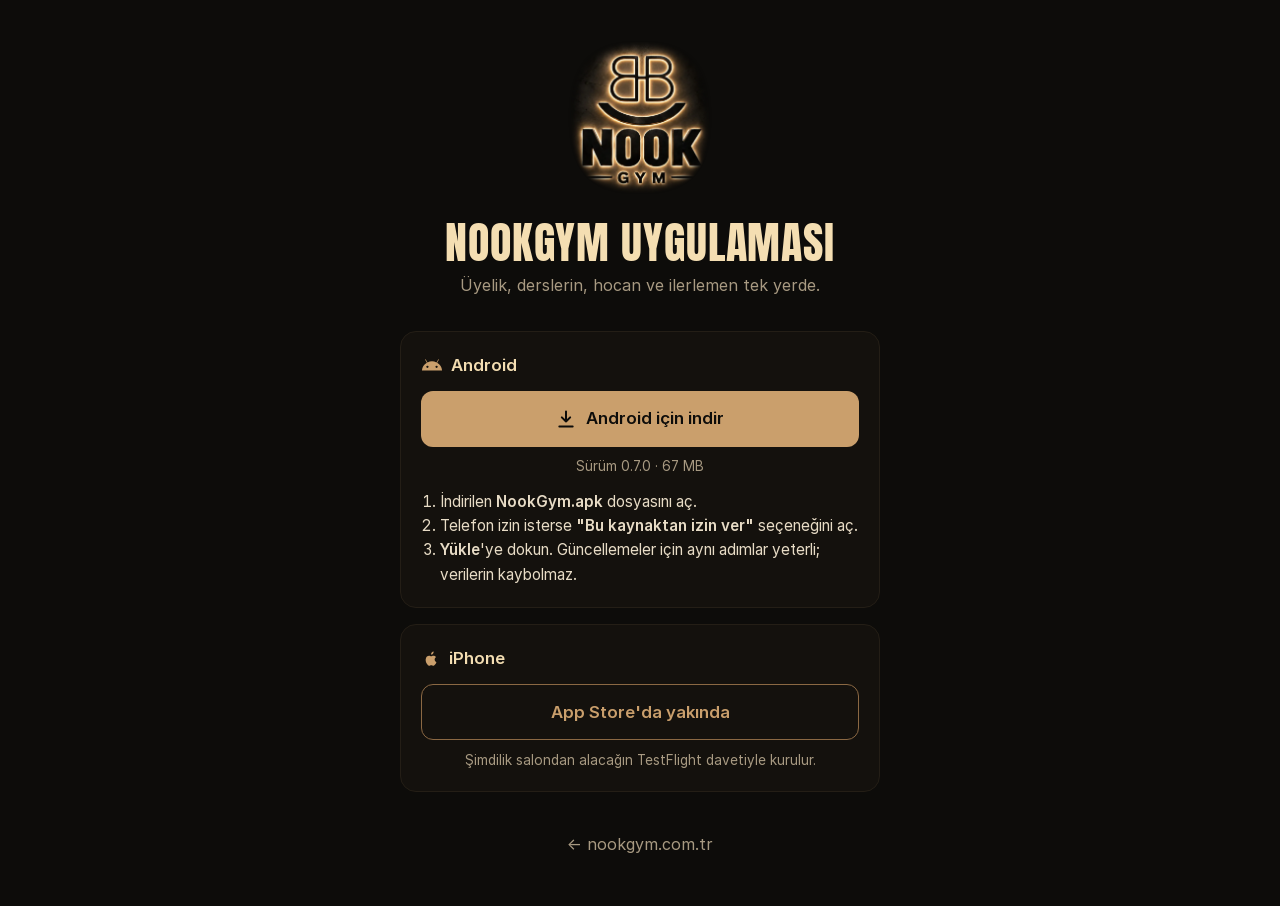
==== app/index.html @ 714ef708 "Android 0.7.0" ====
<!doctype html>
<html lang="tr">
<head>
<meta charset="utf-8">
<meta name="viewport" content="width=device-width, initial-scale=1, viewport-fit=cover">
<meta name="theme-color" content="#0D0C0A">
<meta name="color-scheme" content="dark">
<meta name="robots" content="noindex, follow">
<title>NookGym Uygulaması</title>
<meta name="description" content="NookGym uygulamasını indirin: Android ve iPhone.">
<link rel="canonical" href="https://nookgym.com.tr/app/">
<link rel="preload" href="/fonts/anton-tr.woff2?v=27bd98d1d6" as="font" type="font/woff2" crossorigin>
<link rel="stylesheet" href="/styles.css?v=5eeb2d9d27">
<link rel="icon" href="/assets/favicon.ico?v=61b2eaa9e1" sizes="48x48">
<link rel="icon" href="/assets/favicon.svg?v=efe89bbaf9" type="image/svg+xml">
<link rel="apple-touch-icon" href="/assets/apple-touch-icon.png?v=21e5dc8f00">
<style>
  .uyg { min-height: 100vh; min-height: 100dvh; background: var(--zemin); color: var(--metin); font-family: var(--govde);
         display: flex; flex-direction: column; align-items: center; padding: 2rem 1rem 3rem; }
  .uyg-kutu { width: 100%; max-width: 30rem; }
  .uyg-logo { display: block; width: 9rem; height: auto; margin: 0.5rem auto 1.5rem; }
  .uyg h1 { font-family: var(--baslik); font-weight: 400; letter-spacing: 0.02em; color: var(--acik);
            font-size: clamp(2rem, 9vw, 2.75rem); line-height: 1.05; text-align: center; margin: 0 0 0.5rem; text-transform: uppercase; }
  .uyg-alt { text-align: center; color: var(--soluk); margin: 0 0 2rem; }
  .uyg-kart { background: var(--yuzey); border: 1px solid var(--cizgi); border-radius: 1rem; padding: 1.25rem; margin-bottom: 1rem; }
  .uyg-kart h2 { font-size: 1.05rem; color: var(--acik); margin: 0 0 0.75rem; display: flex; align-items: center; gap: 0.5rem; }
  .uyg-dugme { display: flex; align-items: center; justify-content: center; gap: 0.6rem; min-height: 3.5rem; border-radius: 0.75rem;
               background: var(--amber); color: #0D0C0A; font-weight: 800; font-size: 1.05rem; text-decoration: none; }
  .uyg-dugme:focus-visible { outline: 3px solid var(--acik); outline-offset: 3px; }
  .uyg-dugme.ikincil { background: transparent; color: var(--amber); border: 1px solid var(--bronz); }
  .uyg-not { color: var(--soluk); font-size: 0.85rem; margin: 0.6rem 0 0; text-align: center; }
  .uyg ol { margin: 0.75rem 0 0; padding-left: 1.2rem; color: var(--metin); font-size: 0.95rem; line-height: 1.6; }
  .uyg-geri { display: inline-block; margin-top: 1.5rem; color: var(--soluk); text-decoration: none; text-align: center; width: 100%; }
  .uyg-geri:hover { color: var(--amber); }
  svg { flex: none; }
</style>
</head>
<body>
<main class="uyg">
  <div class="uyg-kutu">
    <a href="/" aria-label="NookGym ana sayfa"><img class="uyg-logo" src="/assets/logo-583x627.webp?v=d474e4c88e" width="583" height="627" alt="NookGym"></a>
    <h1>NookGym Uygulaması</h1>
    <p class="uyg-alt">Üyelik, derslerin, hocan ve ilerlemen tek yerde.</p>

    <section class="uyg-kart" id="android">
      <h2><svg width="22" height="22" viewBox="0 0 24 24" fill="#CA9F6C" aria-hidden="true"><path d="M17.6 9.48l1.84-3.18a.38.38 0 0 0-.66-.38l-1.86 3.23a11.5 11.5 0 0 0-9.84 0L5.22 5.92a.38.38 0 0 0-.66.38L6.4 9.48A10.8 10.8 0 0 0 1 18h22a10.8 10.8 0 0 0-5.4-8.52zM7 15.25a1.25 1.25 0 1 1 0-2.5 1.25 1.25 0 0 1 0 2.5zm10 0a1.25 1.25 0 1 1 0-2.5 1.25 1.25 0 0 1 0 2.5z"/></svg>Android</h2>
      <a class="uyg-dugme" id="apk" href="https://github.com/aliakc21/nookgym-android/releases/latest/download/NookGym.apk" download>
        <svg width="20" height="20" viewBox="0 0 24 24" fill="none" stroke="currentColor" stroke-width="2.4" stroke-linecap="round" stroke-linejoin="round" aria-hidden="true"><path d="M12 3v12m0 0l-5-5m5 5l5-5M4 21h16"/></svg>
        Android için indir
      </a>
      <p class="uyg-not" id="surum">Sürüm 0.7.0 · 67 MB</p>
      <ol>
        <li>İndirilen <b>NookGym.apk</b> dosyasını aç.</li>
        <li>Telefon izin isterse <b>"Bu kaynaktan izin ver"</b> seçeneğini aç.</li>
        <li><b>Yükle</b>'ye dokun. Güncellemeler için aynı adımlar yeterli; verilerin kaybolmaz.</li>
      </ol>
    </section>

    <section class="uyg-kart" id="iphone">
      <h2><svg width="20" height="22" viewBox="0 0 24 24" fill="#CA9F6C" aria-hidden="true"><path d="M16.37 12.6c.02 2.4 2.1 3.2 2.13 3.21-.02.06-.33 1.14-1.1 2.26-.66.96-1.35 1.92-2.43 1.94-1.06.02-1.4-.63-2.62-.63-1.21 0-1.6.61-2.6.65-1.05.04-1.85-1.04-2.51-2-1.36-1.96-2.4-5.54-1-7.96.69-1.2 1.93-1.96 3.28-1.98 1.02-.02 1.99.69 2.62.69.62 0 1.8-.85 3.04-.73.52.02 1.97.21 2.9 1.58-.08.05-1.73 1.01-1.71 2.97zM14.36 5.58c.55-.67.93-1.6.82-2.53-.8.03-1.77.53-2.34 1.2-.51.59-.96 1.54-.84 2.45.89.07 1.8-.45 2.36-1.12z"/></svg>iPhone</h2>
      <a class="uyg-dugme ikincil" id="ios" href="#iphone" aria-disabled="true">App Store'da yakında</a>
      <p class="uyg-not">Şimdilik salondan alacağın TestFlight davetiyle kurulur.</p>
    </section>

    <a class="uyg-geri" href="/">← nookgym.com.tr</a>
  </div>
</main>
</body>
</html>
---- styles.css ----
/* NookGym · nookgym.com.tr
   Yazı tipleri yerelde barındırılır (Anton, Inter · SIL OFL 1.1, lisanslar /fonts/ içinde).
   Dış kaynak yok: Google Fonts, CDN, analiz aracı kullanılmaz. */

@font-face {
  font-family: "Anton";
  src: url(/fonts/anton-tr.woff2?v=27bd98d1d6) format("woff2");
  font-weight: 400;
  font-style: normal;
  font-display: swap;
}
@font-face {
  font-family: "Inter";
  src: url(/fonts/inter-400-tr.woff2?v=8971707e3b) format("woff2");
  font-weight: 400;
  font-style: normal;
  font-display: swap;
}
@font-face {
  font-family: "Inter";
  src: url(/fonts/inter-600-tr.woff2?v=8144ad810e) format("woff2");
  font-weight: 600;
  font-style: normal;
  font-display: swap;
}

:root {
  --zemin: #0D0C0A;
  --yuzey: #14110D;
  --yuzey-2: #1B1712;
  --cizgi: #241E16;
  --cizgi-2: #30271C;
  --bronz: #8B6843;
  --amber: #CA9F6C;
  --acik: #F4DEB2;
  --metin: #E8DCC6;
  --soluk: #A89A82;

  --baslik: "Anton", Impact, "Arial Narrow", "Helvetica Neue", Arial, sans-serif;
  --govde: "Inter", -apple-system, BlinkMacSystemFont, "Segoe UI", Roboto, Helvetica, Arial, sans-serif;

  --kenar: 1rem;
  --genislik: 72rem;
  --ust-yukseklik: 4rem;
  --radius: 0.5rem;

  color-scheme: dark;
}

/* ---------- temel ---------- */

*, *::before, *::after { box-sizing: border-box; }

html {
  background: var(--zemin);
  -webkit-text-size-adjust: 100%;
  text-size-adjust: 100%;
}

body {
  margin: 0;
  min-height: 100vh;
  background: var(--zemin);
  color: var(--metin);
  font: 400 1rem/1.6 var(--govde);
  -webkit-font-smoothing: antialiased;
  -moz-osx-font-smoothing: grayscale;
  overflow-x: clip;
}

h1, h2, h3, p, ul, ol, dl, dd, figure, address { margin: 0; }
ul, ol { padding: 0; }
img, svg, video { display: block; max-width: 100%; }
img, video { height: auto; }

a { color: var(--amber); text-underline-offset: 0.2em; text-decoration-thickness: 1px; }
a:hover { color: var(--acik); }

::selection { background: var(--amber); color: var(--zemin); }

:focus-visible {
  outline: 3px solid var(--acik);
  outline-offset: 3px;
  border-radius: 4px;
}
main:focus { outline: none; }

[id] { scroll-margin-top: calc(var(--ust-yukseklik) + 1rem); }

@media (prefers-reduced-motion: no-preference) {
  html { scroll-behavior: smooth; }
}

.kap {
  width: 100%;
  max-width: calc(var(--genislik) + 2 * var(--kenar));
  margin-inline: auto;
  padding-inline: var(--kenar);
}
@media (min-width: 40rem) { :root { --kenar: 1.5rem; } }
@media (min-width: 64rem) { :root { --kenar: 2.5rem; } }

.gizli {
  position: absolute !important;
  width: 1px; height: 1px;
  margin: -1px; padding: 0;
  overflow: hidden;
  clip: rect(0 0 0 0);
  white-space: nowrap;
  border: 0;
}

.atla {
  position: absolute;
  left: 1rem;
  top: -10rem;
  z-index: 100;
  padding: 0.875rem 1.25rem;
  border-radius: var(--radius);
  background: var(--acik);
  color: var(--zemin);
  font-weight: 600;
  text-decoration: none;
}
.atla:focus { top: 0.75rem; color: var(--zemin); }

.ikon {
  width: 1.25rem;
  height: 1.25rem;
  flex: none;
  fill: none;
  stroke: currentColor;
  stroke-width: 1.7;
  stroke-linecap: round;
  stroke-linejoin: round;
}

/* ---------- düğmeler ---------- */

.btn {
  display: inline-flex;
  align-items: center;
  justify-content: center;
  gap: 0.5rem;
  min-height: 3.25rem;
  padding: 0.75rem 1.5rem;
  border: 1px solid transparent;
  border-radius: var(--radius);
  font: 600 1rem/1.2 var(--govde);
  letter-spacing: 0.01em;
  text-align: center;
  text-decoration: none;
  cursor: pointer;
  transition: background-color 0.2s ease, border-color 0.2s ease, color 0.2s ease;
}
.btn-ana { background: var(--amber); color: var(--zemin); }
.btn-ana:hover { background: var(--acik); color: var(--zemin); }
.btn-ikincil { background: transparent; border-color: var(--bronz); color: var(--acik); }
.btn-ikincil:hover { border-color: var(--amber); color: var(--acik); background: rgba(202, 159, 108, 0.08); }
.btn-kucuk { min-height: 3rem; padding: 0.625rem 1.125rem; font-size: 0.9375rem; }
.btn-buyuk { min-height: 3.75rem; padding-inline: 1.75rem; font-size: 1.0625rem; }
.btn[hidden] { display: none; }

.dugmeler {
  display: flex;
  flex-wrap: wrap;
  gap: 0.75rem;
}

/* ---------- üst bilgi ---------- */

.ust {
  position: sticky;
  top: 0;
  z-index: 20;
  background: rgba(13, 12, 10, 0.9);
  border-bottom: 1px solid rgba(48, 39, 28, 0.7);
}
@supports ((-webkit-backdrop-filter: blur(1px)) or (backdrop-filter: blur(1px))) {
  .ust {
    background: rgba(13, 12, 10, 0.78);
    -webkit-backdrop-filter: saturate(140%) blur(12px);
    backdrop-filter: saturate(140%) blur(12px);
  }
}
.ust-ic {
  display: flex;
  align-items: center;
  justify-content: space-between;
  gap: 0.625rem;
  min-height: var(--ust-yukseklik);
}
.marka {
  display: inline-flex;
  align-items: center;
  gap: 0.625rem;
  min-height: 3rem;
  color: var(--acik);
  text-decoration: none;
  font-family: var(--baslik);
  font-size: 1.375rem;
  letter-spacing: 0.05em;
  text-transform: uppercase;
}
.marka:hover { color: var(--acik); }
.marka img { width: 2rem; height: 2rem; border-radius: 0.5rem; }

.ust-nav { display: none; }

/* Mobil/tablet menü: düğme app.js ile görünür (JS yoksa gizli kalır). */
.menu-dugme {
  display: inline-flex;
  align-items: center;
  justify-content: center;
  width: 3rem;
  height: 3rem;
  margin-left: auto;
  padding: 0;
  border: 1px solid var(--cizgi-2);
  border-radius: var(--radius);
  background: transparent;
  color: var(--acik);
  cursor: pointer;
}
.menu-dugme[hidden] { display: none; }
.menu-dugme .ikon { width: 1.375rem; height: 1.375rem; }
.menu-dugme[aria-expanded="true"] { border-color: var(--amber); }
@media (max-width: 61.99rem) {
  .ust-nav.acik {
    display: block;
    position: absolute;
    top: 100%;
    left: 0;
    right: 0;
    background: var(--zemin);
    border-bottom: 1px solid var(--cizgi-2);
    box-shadow: 0 1.5rem 2.5rem rgba(0, 0, 0, 0.5);
  }
  .ust-nav ul {
    max-width: calc(var(--genislik) + 2 * var(--kenar));
    margin-inline: auto;
    padding: 0.25rem var(--kenar) 0.75rem;
    list-style: none;
  }
  .ust-nav a {
    display: flex;
    align-items: center;
    min-height: 3rem;
    border-top: 1px solid var(--cizgi);
    color: var(--metin);
    font-size: 1.0625rem;
    text-decoration: none;
  }
  .ust-nav li:first-child a { border-top: 0; }
  .ust-nav a:hover { color: var(--amber); }
}
@media (min-width: 62rem) {
  .ust-ic { gap: 1rem; }
  .menu-dugme { display: none !important; }
  .ust-nav { display: block; margin-inline: auto; }
  .ust-nav ul { display: flex; gap: 0.25rem; list-style: none; }
  .ust-nav a {
    display: inline-flex;
    align-items: center;
    min-height: 3rem;
    padding-inline: 0.875rem;
    color: var(--metin);
    font-size: 0.9375rem;
    text-decoration: none;
  }
  .ust-nav a:hover { color: var(--amber); }
}

/* ---------- giriş ---------- */

.giris {
  position: relative;
  display: grid;
  align-items: center;
  min-height: min(calc(100svh - var(--ust-yukseklik)), 58rem);
  padding-block: 1rem 3.5rem;
  text-align: center;
  background:
    radial-gradient(70% 55% at 50% 38%, rgba(202, 159, 108, 0.07), transparent 70%),
    url(/assets/hero-doku-1600x1000.webp?v=008697f593) 50% 100% / cover no-repeat,
    var(--zemin);
  isolation: isolate;
}
.giris-ic {
  display: flex;
  flex-direction: column;
  align-items: center;
}

.isaret {
  position: relative;
  width: min(64vw, 32svh, 22rem);
  aspect-ratio: 1;
}
.isaret picture { display: contents; }
.isaret-logo {
  position: absolute;
  left: 7.08%;
  top: 2.92%;
  width: 84.17%;
  height: auto;
  transition: opacity 0.6s ease;
}
.isaret-video {
  display: none;
  position: absolute;
  inset: 0;
  width: 100%;
  height: 100%;
  opacity: 0;
  pointer-events: none;
  -webkit-mask-image: radial-gradient(closest-side, #000 74%, transparent);
  mask-image: radial-gradient(closest-side, #000 74%, transparent);
}

/* Açılış: NOOK düşer, zemin çatlar, bar yaya döner. Yalnız <html> .intro taşıyorsa çalışır;
   video şu an kapalı, .intro eklenmiyor (index.html head notu). */
.intro .isaret-video { display: block; }
.intro .isaret-logo { opacity: 0; animation: logo-goster 0.6s ease 3.2s forwards; }
.intro.oynuyor .isaret-video { opacity: 1; }
.intro.oynuyor .isaret-logo { animation: none; opacity: 0; }
.intro.bitti .isaret-logo { animation: none; opacity: 1; transition: opacity 0.9s ease; }
.intro.bitti .isaret-video { opacity: 0; transition: opacity 0.9s ease 0.15s; }
@keyframes logo-goster { to { opacity: 1; } }

.ust-etiket {
  margin-top: 1.25rem;
  color: var(--amber);
  font-size: 0.8125rem;
  font-weight: 600;
  letter-spacing: 0.18em;
  text-transform: uppercase;
}
.giris h1 {
  margin-top: 1rem;
  font-family: var(--baslik);
  font-weight: 400;
  font-size: clamp(2.5rem, 11.5vw, 5.75rem);
  /* Anton + Türkçe büyük harf (Ç kuyruğu, Ğ/Ü/İ işaretleri) satırlar arası en az ~1.2 ister. */
  line-height: 1.2;
  letter-spacing: 0.01em;
  text-transform: uppercase;
  max-width: 12ch;
  margin-inline: auto;
  text-wrap: balance;
  overflow-wrap: anywhere;
  color: var(--acik);
  text-shadow: 0 0 2.5rem rgba(202, 159, 108, 0.25);
}
.giris-metin {
  max-width: 24rem;
  margin-top: 0.75rem;
  font-size: clamp(1.0625rem, 3.2vw, 1.25rem);
  line-height: 1.5;
  color: var(--metin);
}
.giris .dugmeler {
  justify-content: center;
  margin-top: 1.75rem;
}
@media (min-width: 62rem) {
  .giris { padding-top: 1.5rem; }
  .giris h1 { max-width: none; }
  .giris-metin { margin-top: 1rem; }
}
/* Kısa telefon ekranları (ör. iPhone SE, Safari araç çubukları açıkken): düğmeler ilk ekranda kalsın. */
@media (max-width: 47.99rem) and (max-height: 40rem) {
  .isaret { width: min(64vw, 24svh); }
  .ust-etiket { margin-top: 0.75rem; }
  .giris h1 { margin-top: 0.75rem; }
  .giris .dugmeler { margin-top: 1.25rem; }
}

/* ---------- bölümler ---------- */

.bolum {
  padding-block: clamp(4.5rem, 13vw, 9rem);
  border-top: 1px solid var(--cizgi);
}

.kunye {
  display: flex;
  align-items: center;
  gap: 0.75rem;
  margin-bottom: 1.25rem;
  color: var(--amber);
  font-size: 0.8125rem;
  font-weight: 600;
  letter-spacing: 0.16em;
  text-transform: uppercase;
}
.kunye span {
  font-family: var(--baslik);
  font-weight: 400;
  font-size: 1.0625rem;
  letter-spacing: 0.06em;
  color: var(--acik);
}
.kunye span::after {
  content: "";
  display: inline-block;
  width: 2rem;
  height: 1px;
  margin-left: 0.75rem;
  vertical-align: middle;
  background: var(--bronz);
}

.bolum h2 {
  font-family: var(--baslik);
  font-weight: 400;
  font-size: clamp(2.5rem, 9vw, 4rem);
  line-height: 1.12;
  letter-spacing: 0.005em;
  text-transform: uppercase;
  color: var(--acik);
  text-wrap: balance;
}
.bolum-giris {
  max-width: 34ch;
  margin-top: 1.25rem;
  font-size: clamp(1.0625rem, 2.4vw, 1.25rem);
  line-height: 1.55;
  color: var(--metin);
}

.bolum h3 {
  font-size: 1.1875rem;
  font-weight: 600;
  line-height: 1.3;
  color: var(--acik);
}
.bolum h3 + p { margin-top: 0.375rem; color: var(--soluk); }

@media (min-width: 62rem) {
  .bolum-ic {
    display: grid;
    grid-template-columns: minmax(0, 5fr) minmax(0, 6fr);
    gap: 5rem;
    align-items: start;
  }
}

/* 01 · maddeler (bölüm numarasıyla karışmasın diye numara yerine kısa çizgi) */
.maddeler {
  margin-top: 2.75rem;
  list-style: none;
  border-bottom: 1px solid var(--cizgi-2);
}
.maddeler li {
  display: grid;
  grid-template-columns: 3.25rem minmax(0, 1fr);
  padding-block: 1.625rem;
  border-top: 1px solid var(--cizgi-2);
}
.maddeler li::before {
  content: "";
  grid-row: span 2;
  width: 1.75rem;
  height: 2px;
  margin-top: 0.7rem;
  background: var(--amber);
}
@media (min-width: 62rem) {
  .maddeler { margin-top: 0.5rem; }
}

/* 02 · İlerleme */
.bolum-bas-genis .bolum-giris { max-width: 40ch; }
.kartlar {
  display: grid;
  gap: 1rem;
  margin-top: 2.75rem;
  list-style: none;
}
.kart {
  padding: 1.75rem 1.5rem 2rem;
  border: 1px solid var(--cizgi-2);
  border-radius: 1rem;
  background: var(--yuzey);
}
.kart-vurgu {
  border-color: rgba(139, 104, 67, 0.75);
  background:
    radial-gradient(120% 100% at 0% 0%, rgba(202, 159, 108, 0.13), transparent 60%),
    var(--yuzey);
}
.kart-ikon {
  width: 3rem;
  height: 3rem;
  margin-bottom: 1.25rem;
  fill: none;
  stroke: var(--amber);
  stroke-width: 2;
  stroke-linecap: round;
  stroke-linejoin: round;
}
.kart-sayi {
  height: 3rem;
  margin-bottom: 1.25rem;
  font-family: var(--baslik);
  font-size: 3.5rem;
  line-height: 0.86;
  color: var(--amber);
}
@media (min-width: 48rem) {
  .kartlar { grid-template-columns: repeat(3, minmax(0, 1fr)); gap: 1.25rem; }
  .kart { padding: 2rem 1.75rem 2.25rem; }
}

.rozet {
  display: inline-flex;
  align-items: center;
  gap: 0.625rem;
  margin-top: 1.75rem;
  padding: 0.75rem 1.125rem;
  border: 1px solid var(--cizgi-2);
  border-radius: 999px;
  background: rgba(202, 159, 108, 0.06);
  color: var(--metin);
  font-size: 0.9375rem;
}
.rozet .ikon { color: var(--amber); }
.rozet strong { color: var(--amber); font-weight: 600; }

/* 03 · Konum */
.konum-buyuk {
  margin-top: 1.75rem;
  font-family: var(--baslik);
  font-size: clamp(1.875rem, 7vw, 2.75rem);
  line-height: 1.15;
  letter-spacing: 0.01em;
  text-transform: uppercase;
  color: var(--amber);
}
.konum-alt {
  margin-top: 0.625rem;
  font-size: 1.1875rem;
  font-weight: 600;
  color: var(--acik);
}
.konum-metin address {
  margin-top: 1rem;
  font-style: normal;
  color: var(--metin);
  text-wrap: pretty;
}
.konum-metin .dugmeler { margin-top: 2rem; }

.harita { margin-top: 2.75rem; }
@media (min-width: 62rem) { .harita { margin-top: 0.5rem; } }
.harita-yer,
.harita iframe {
  display: flex;
  width: 100%;
  aspect-ratio: 4 / 3;
  min-height: 18rem;
  border: 1px solid var(--cizgi-2);
  border-radius: 1rem;
}
.harita-yer {
  flex-direction: column;
  align-items: center;
  justify-content: center;
  gap: 0.5rem;
  padding: 1.5rem;
  text-align: center;
  background:
    radial-gradient(circle at 50% 42%, rgba(202, 159, 108, 0.16), transparent 52%),
    linear-gradient(var(--cizgi) 1px, transparent 1px) 0 0 / 2rem 2rem,
    linear-gradient(90deg, var(--cizgi) 1px, transparent 1px) 0 0 / 2rem 2rem,
    var(--yuzey);
}
.harita-pin {
  width: 3rem;
  height: 3rem;
  margin-bottom: 0.25rem;
  fill: rgba(202, 159, 108, 0.14);
  stroke: var(--amber);
  stroke-width: 1.5;
  stroke-linejoin: round;
}
.harita-baslik { font-weight: 600; color: var(--acik); }
.harita-yer .btn { margin-top: 0.75rem; }
.harita iframe { display: block; height: auto; background: var(--yuzey); }
@media (min-width: 48rem) and (max-width: 61.99rem) {
  .harita-yer,
  .harita iframe { aspect-ratio: 16 / 9; }
}
.harita-not {
  margin-top: 0.75rem;
  color: var(--soluk);
  font-size: 0.8125rem;
}

/* 04 · İletişim */
.bolum-son { padding-bottom: clamp(4rem, 10vw, 7rem); }
.iletisim {
  display: grid;
  gap: 2.5rem;
  padding: clamp(1.75rem, 6vw, 4rem);
  border: 1px solid var(--cizgi-2);
  border-radius: 1.5rem;
  background:
    radial-gradient(80% 90% at 100% 100%, rgba(139, 104, 67, 0.16), transparent 70%),
    var(--yuzey);
}
.iletisim .btn-buyuk { width: 100%; margin-top: 2rem; }
@media (max-width: 35.99rem) {
  .iletisim { padding: 1.5rem 1.25rem; }
  .iletisim .btn-buyuk { padding-inline: 1rem; font-size: 1rem; }
}
@media (min-width: 36rem) { .iletisim .btn-buyuk { width: auto; } }
@media (min-width: 62rem) {
  .iletisim { grid-template-columns: minmax(0, 7fr) minmax(0, 5fr); gap: 4rem; align-items: end; }
}

.kanallar { list-style: none; }
.kanallar li {
  display: grid;
  grid-template-columns: 1.5rem minmax(0, 1fr);
  column-gap: 1rem;
  align-items: center;
  padding-block: 0.875rem;
  border-top: 1px solid var(--cizgi-2);
}
.kanallar li:last-child { border-bottom: 1px solid var(--cizgi-2); }
.kanallar .ikon { grid-row: span 2; color: var(--amber); }
.kanal-ad {
  color: var(--soluk);
  font-size: 0.75rem;
  font-weight: 600;
  letter-spacing: 0.14em;
  text-transform: uppercase;
}
.kanallar a {
  justify-self: start;
  display: inline-flex;
  align-items: center;
  min-height: 2.75rem;
  color: var(--acik);
  font-size: 1.125rem;
  font-weight: 600;
  text-decoration: underline;
  text-decoration-color: var(--bronz);
  overflow-wrap: anywhere;
}
.kanallar a:hover { color: var(--amber); text-decoration-color: var(--amber); }
.kanal-saat .ikon { align-self: start; margin-top: 0.125rem; }
.saatler { grid-column: 2; margin-top: 0.25rem; }
.saat { display: flex; justify-content: space-between; gap: 1rem; padding-block: 0.125rem; }
.saat dt { color: var(--metin); }
.saat dd { color: var(--acik); font-weight: 600; font-variant-numeric: tabular-nums; }

/* ---------- alt bilgi ---------- */

.alt {
  padding-block: 3rem calc(3rem + env(safe-area-inset-bottom, 0px));
  border-top: 1px solid var(--cizgi);
  color: var(--soluk);
  font-size: 0.9375rem;
}
.alt-ic { display: grid; gap: 2rem; }
.alt-marka { display: flex; align-items: center; gap: 0.875rem; }
.alt-marka img { width: 2.5rem; height: 2.5rem; border-radius: 0.625rem; }
.alt-ad {
  font-family: var(--baslik);
  font-size: 1.25rem;
  letter-spacing: 0.05em;
  text-transform: uppercase;
  color: var(--acik);
  line-height: 1.2;
}
.alt-slogan { color: var(--soluk); }
.alt-nav ul { display: flex; flex-wrap: wrap; gap: 0 1.5rem; list-style: none; }
.alt-nav a {
  display: inline-flex;
  align-items: center;
  min-height: 3rem;
  color: var(--metin);
  text-decoration: underline;
  text-decoration-color: var(--cizgi-2);
}
.alt-nav a:hover { color: var(--amber); text-decoration-color: var(--amber); }
.alt-yasal { display: grid; gap: 0.25rem; font-size: 0.8125rem; }
@media (min-width: 62rem) {
  .alt-ic { grid-template-columns: auto 1fr; align-items: center; column-gap: 3rem; }
  .alt-nav { justify-self: end; }
  .alt-yasal { grid-column: 1 / -1; padding-top: 1.5rem; border-top: 1px solid var(--cizgi); grid-auto-flow: column; justify-content: space-between; }
}

/* ---------- metin sayfası (KVKK) ---------- */

.metin {
  max-width: calc(46rem + 2 * var(--kenar));
  padding-block: clamp(2.5rem, 8vw, 5rem) clamp(4rem, 10vw, 7rem);
}
.geri {
  display: inline-flex;
  align-items: center;
  gap: 0.5rem;
  min-height: 3rem;
  margin-bottom: 1.5rem;
  color: var(--amber);
  font-weight: 600;
  text-decoration: none;
}
.geri .ikon { transform: scaleX(-1); }
.metin h1 {
  font-family: var(--baslik);
  font-weight: 400;
  font-size: clamp(2.5rem, 10vw, 4.25rem);
  line-height: 1.12;
  text-transform: uppercase;
  color: var(--acik);
  text-wrap: balance;
}
.metin h1 + p { margin-top: 0.75rem; color: var(--amber); }
.metin h2 {
  margin-top: 3rem;
  padding-top: 1.75rem;
  border-top: 1px solid var(--cizgi-2);
  font-size: 1.375rem;
  font-weight: 600;
  line-height: 1.3;
  color: var(--acik);
}
.metin h3 {
  margin-top: 1.75rem;
  font-size: 1.125rem;
  font-weight: 600;
  color: var(--acik);
}
.metin p, .metin li { line-height: 1.7; }
.metin p { margin-top: 1rem; }
.metin ul { margin-top: 0.75rem; padding-left: 1.25rem; }
.metin ul ul { margin-top: 0.25rem; }
.metin li + li { margin-top: 0.375rem; }
.metin li::marker { color: var(--amber); }
.metin ul.harfli { padding-left: 0; list-style: none; }
.metin strong { color: var(--acik); font-weight: 600; }

/* ---------- 404 ---------- */

.yok {
  display: grid;
  place-items: center;
  min-height: min(calc(100svh - var(--ust-yukseklik)), 48rem);
  padding-block: 4rem;
  text-align: center;
}
.yok-sayi {
  font-family: var(--baslik);
  font-size: clamp(6rem, 34vw, 12rem);
  line-height: 0.9;
  color: var(--amber);
}
.yok h1 {
  margin-top: 1rem;
  font-family: var(--baslik);
  font-weight: 400;
  font-size: clamp(2rem, 8vw, 3rem);
  text-transform: uppercase;
  color: var(--acik);
}
.yok p:not(.yok-sayi) { margin-top: 0.75rem; color: var(--metin); }
.yok .dugmeler { justify-content: center; margin-top: 2rem; }

/* ---------- hareket azaltma ---------- */

@media (prefers-reduced-motion: reduce) {
  *, *::before, *::after {
    animation-duration: 0.01ms !important;
    animation-iteration-count: 1 !important;
    transition-duration: 0.01ms !important;
    scroll-behavior: auto !important;
  }
}

/* Yayın düzeltmesi (2026-10-04): logo her durumda hemen görünür; açılış videosu devre dışı
   (otomatik oynatma kapalı cihazlarda logonun hiç görünmemesini önler). */
.isaret-video { display: none !important; }
.isaret-logo { opacity: 1 !important; animation: none !important; }
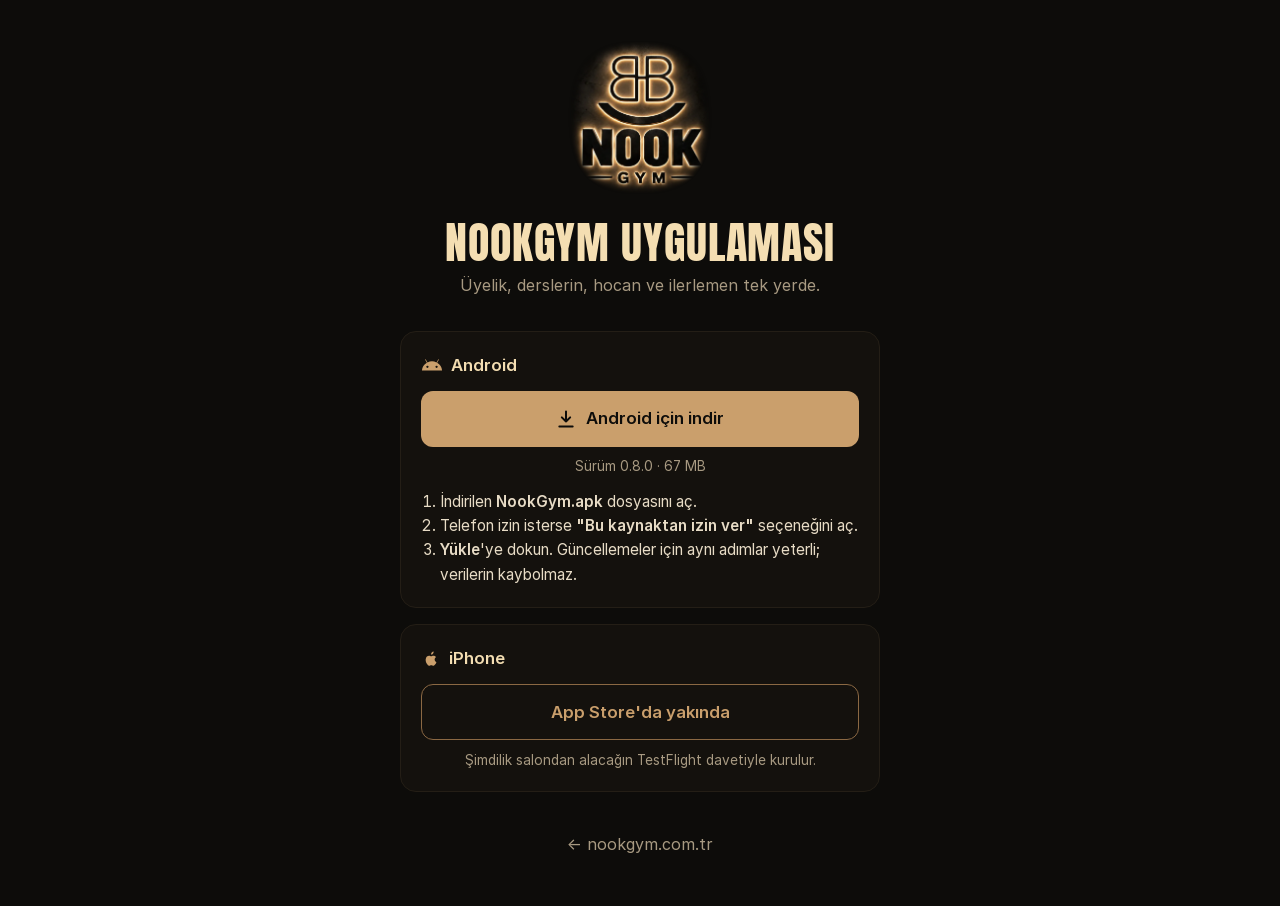
==== commit eeefa53a: "Android 0.8.0" ====
--- a/app/index.html
+++ b/app/index.html
@@ -48,7 +48,7 @@
         <svg width="20" height="20" viewBox="0 0 24 24" fill="none" stroke="currentColor" stroke-width="2.4" stroke-linecap="round" stroke-linejoin="round" aria-hidden="true"><path d="M12 3v12m0 0l-5-5m5 5l5-5M4 21h16"/></svg>
         Android için indir
       </a>
-      <p class="uyg-not" id="surum">Sürüm 0.7.0 · 67 MB</p>
+      <p class="uyg-not" id="surum">Sürüm 0.8.0 · 67 MB</p>
       <ol>
         <li>İndirilen <b>NookGym.apk</b> dosyasını aç.</li>
         <li>Telefon izin isterse <b>"Bu kaynaktan izin ver"</b> seçeneğini aç.</li>
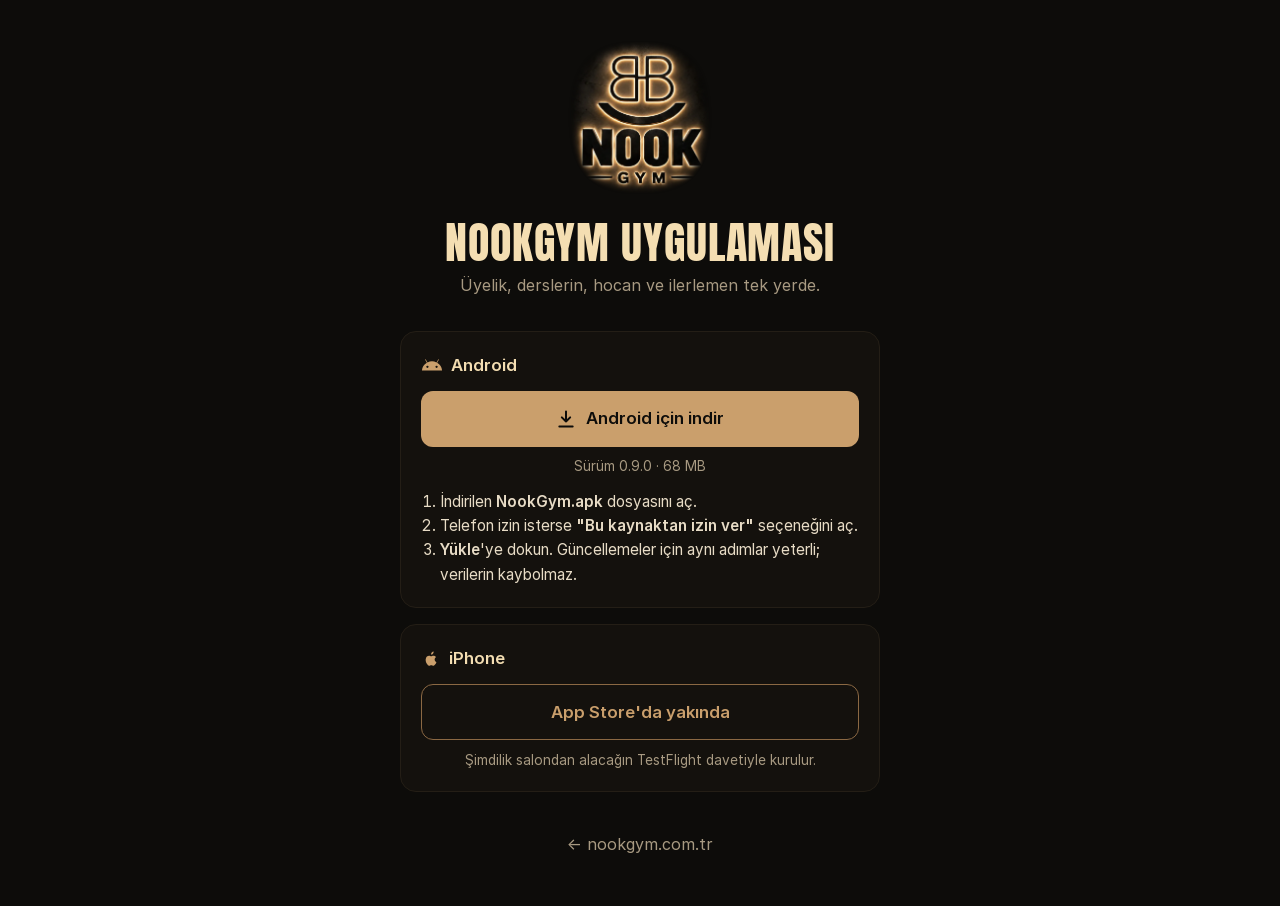
==== commit 88fb5d17: "Android 0.9.0" ====
--- a/app/index.html
+++ b/app/index.html
@@ -48,7 +48,7 @@
         <svg width="20" height="20" viewBox="0 0 24 24" fill="none" stroke="currentColor" stroke-width="2.4" stroke-linecap="round" stroke-linejoin="round" aria-hidden="true"><path d="M12 3v12m0 0l-5-5m5 5l5-5M4 21h16"/></svg>
         Android için indir
       </a>
-      <p class="uyg-not" id="surum">Sürüm 0.8.0 · 67 MB</p>
+      <p class="uyg-not" id="surum">Sürüm 0.9.0 · 68 MB</p>
       <ol>
         <li>İndirilen <b>NookGym.apk</b> dosyasını aç.</li>
         <li>Telefon izin isterse <b>"Bu kaynaktan izin ver"</b> seçeneğini aç.</li>
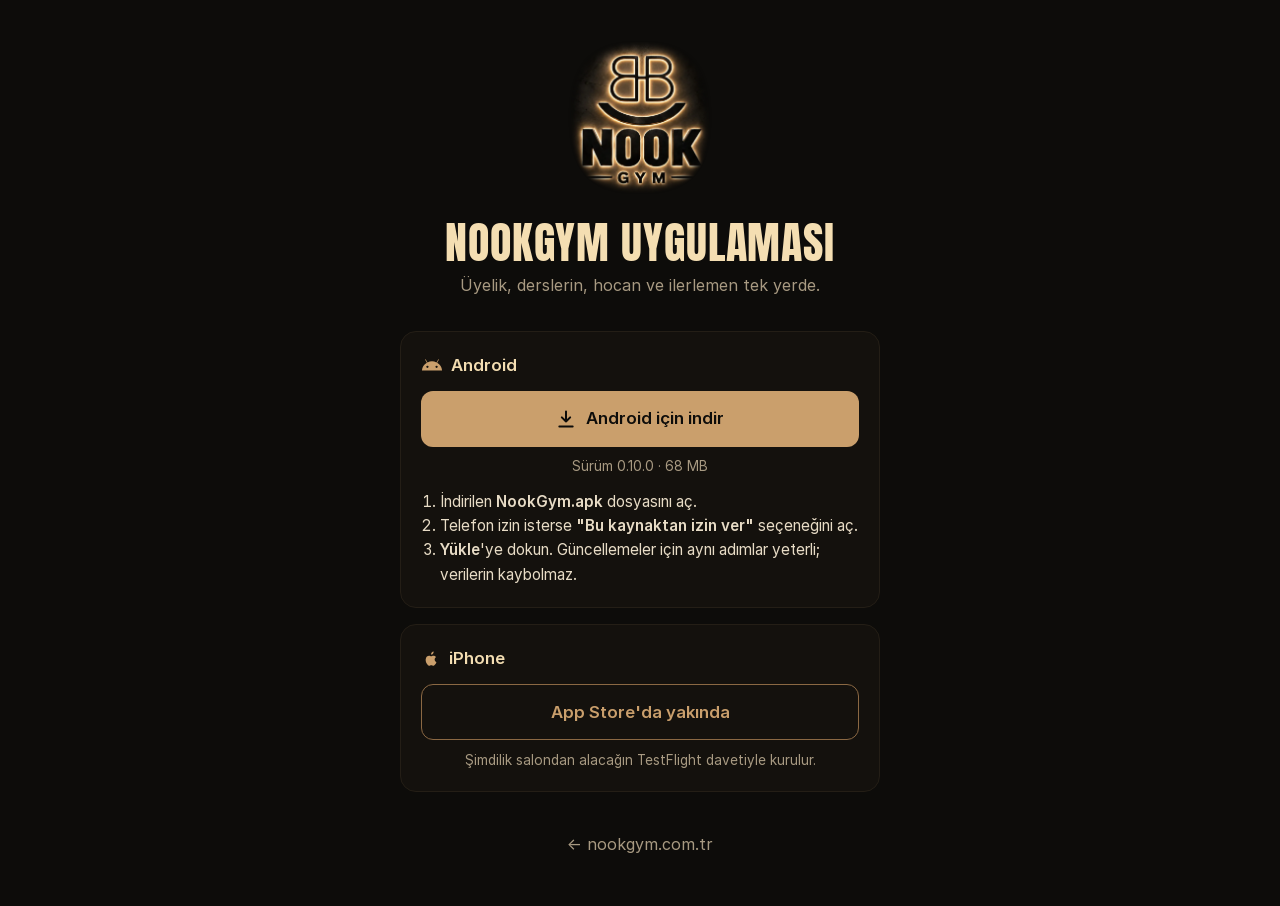
==== commit f8c102d1: "Android 0.10.0" ====
--- a/app/index.html
+++ b/app/index.html
@@ -48,7 +48,7 @@
         <svg width="20" height="20" viewBox="0 0 24 24" fill="none" stroke="currentColor" stroke-width="2.4" stroke-linecap="round" stroke-linejoin="round" aria-hidden="true"><path d="M12 3v12m0 0l-5-5m5 5l5-5M4 21h16"/></svg>
         Android için indir
       </a>
-      <p class="uyg-not" id="surum">Sürüm 0.9.0 · 68 MB</p>
+      <p class="uyg-not" id="surum">Sürüm 0.10.0 · 68 MB</p>
       <ol>
         <li>İndirilen <b>NookGym.apk</b> dosyasını aç.</li>
         <li>Telefon izin isterse <b>"Bu kaynaktan izin ver"</b> seçeneğini aç.</li>
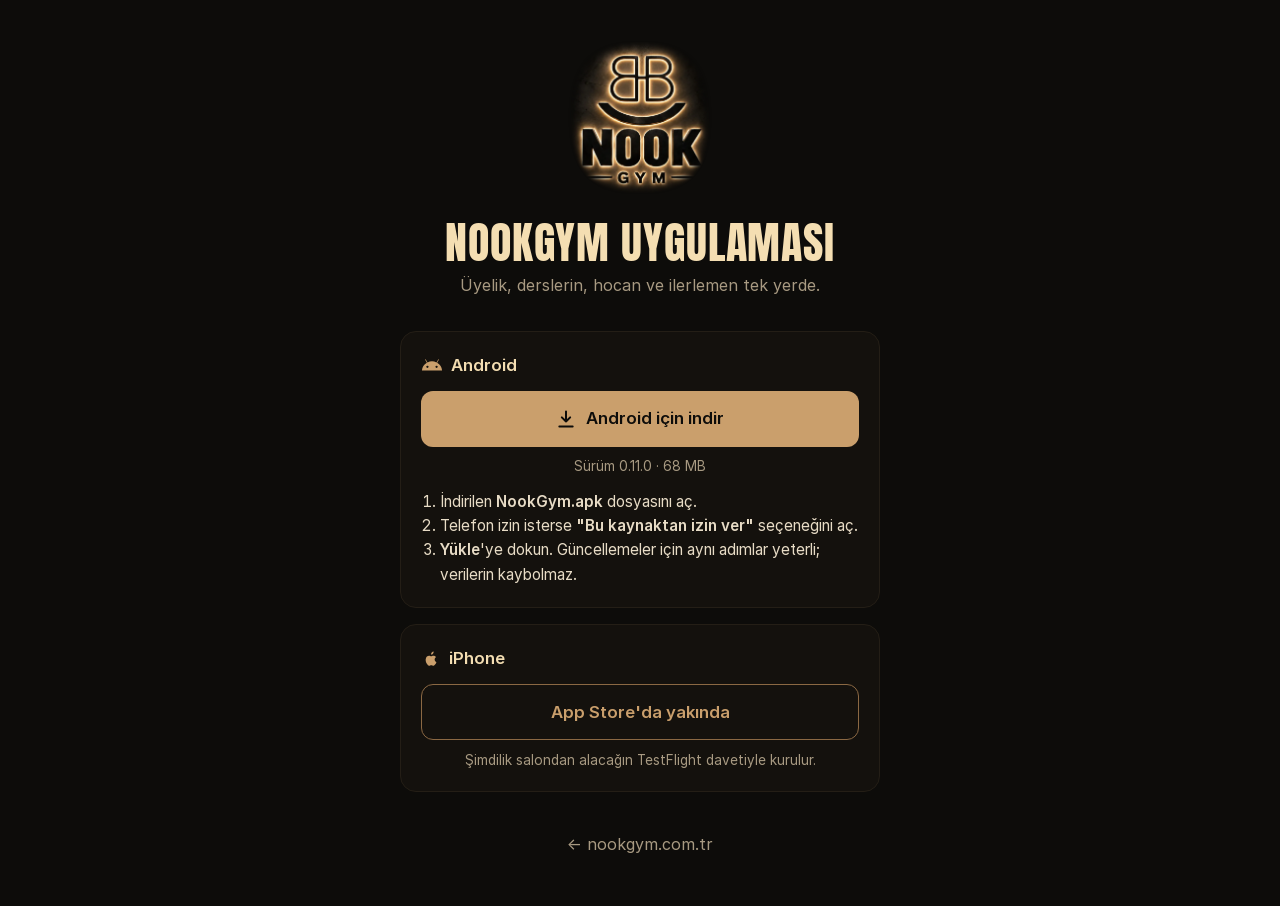
==== commit 6da42a34: "APK sayfası: 0.11.0 Co-Authored-By: Claude Opus 5.5 <noreply@anthropic.com>" ====
--- a/app/index.html
+++ b/app/index.html
@@ -48,7 +48,7 @@
         <svg width="20" height="20" viewBox="0 0 24 24" fill="none" stroke="currentColor" stroke-width="2.4" stroke-linecap="round" stroke-linejoin="round" aria-hidden="true"><path d="M12 3v12m0 0l-5-5m5 5l5-5M4 21h16"/></svg>
         Android için indir
       </a>
-      <p class="uyg-not" id="surum">Sürüm 0.10.0 · 68 MB</p>
+      <p class="uyg-not" id="surum">Sürüm 0.11.0 · 68 MB</p>
       <ol>
         <li>İndirilen <b>NookGym.apk</b> dosyasını aç.</li>
         <li>Telefon izin isterse <b>"Bu kaynaktan izin ver"</b> seçeneğini aç.</li>
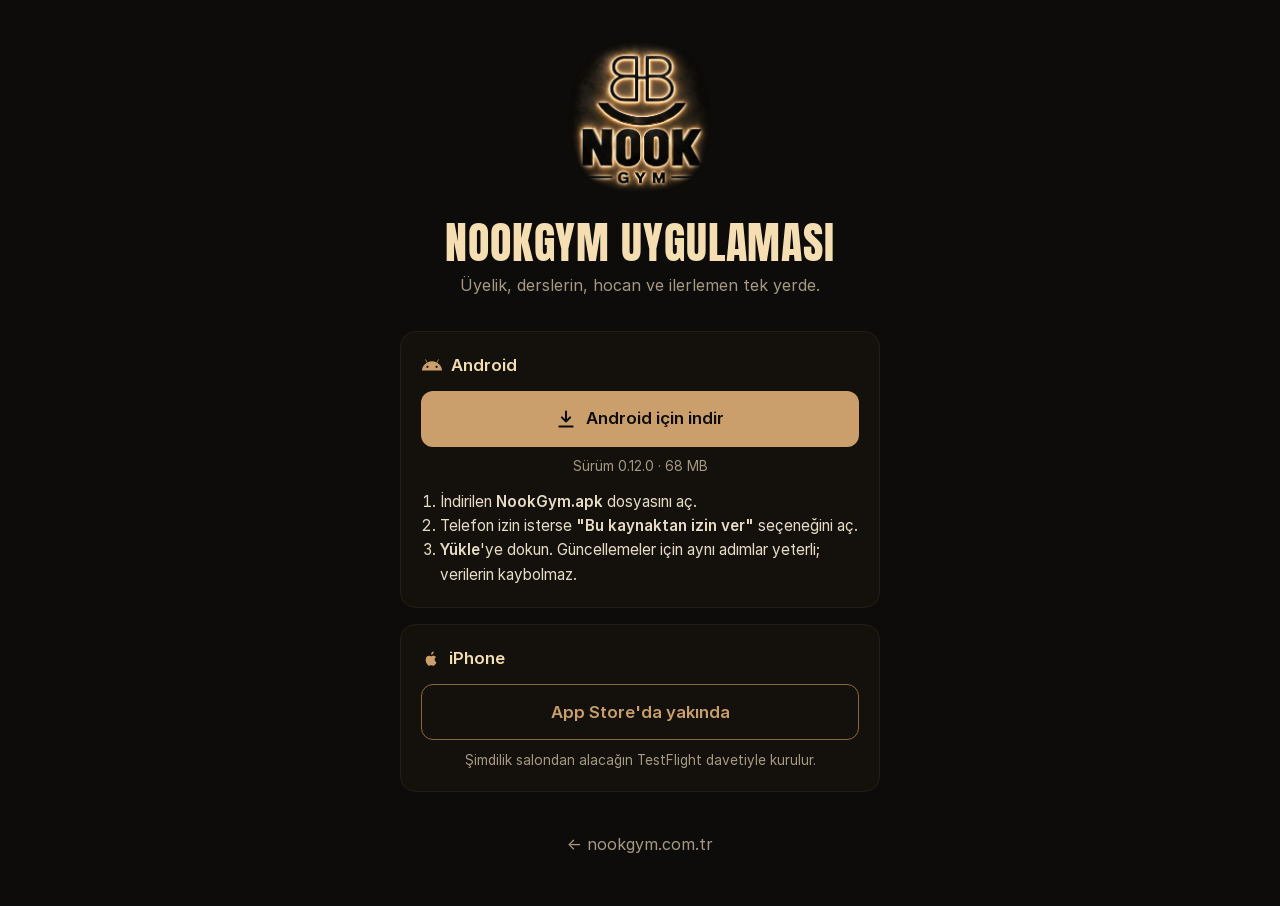
==== commit 5f2c9737: "APK sayfası: 0.12.0 Co-Authored-By: Claude Opus 5.5 <noreply@anthropic.com>" ====
--- a/app/index.html
+++ b/app/index.html
@@ -48,7 +48,7 @@
         <svg width="20" height="20" viewBox="0 0 24 24" fill="none" stroke="currentColor" stroke-width="2.4" stroke-linecap="round" stroke-linejoin="round" aria-hidden="true"><path d="M12 3v12m0 0l-5-5m5 5l5-5M4 21h16"/></svg>
         Android için indir
       </a>
-      <p class="uyg-not" id="surum">Sürüm 0.11.0 · 68 MB</p>
+      <p class="uyg-not" id="surum">Sürüm 0.12.0 · 68 MB</p>
       <ol>
         <li>İndirilen <b>NookGym.apk</b> dosyasını aç.</li>
         <li>Telefon izin isterse <b>"Bu kaynaktan izin ver"</b> seçeneğini aç.</li>
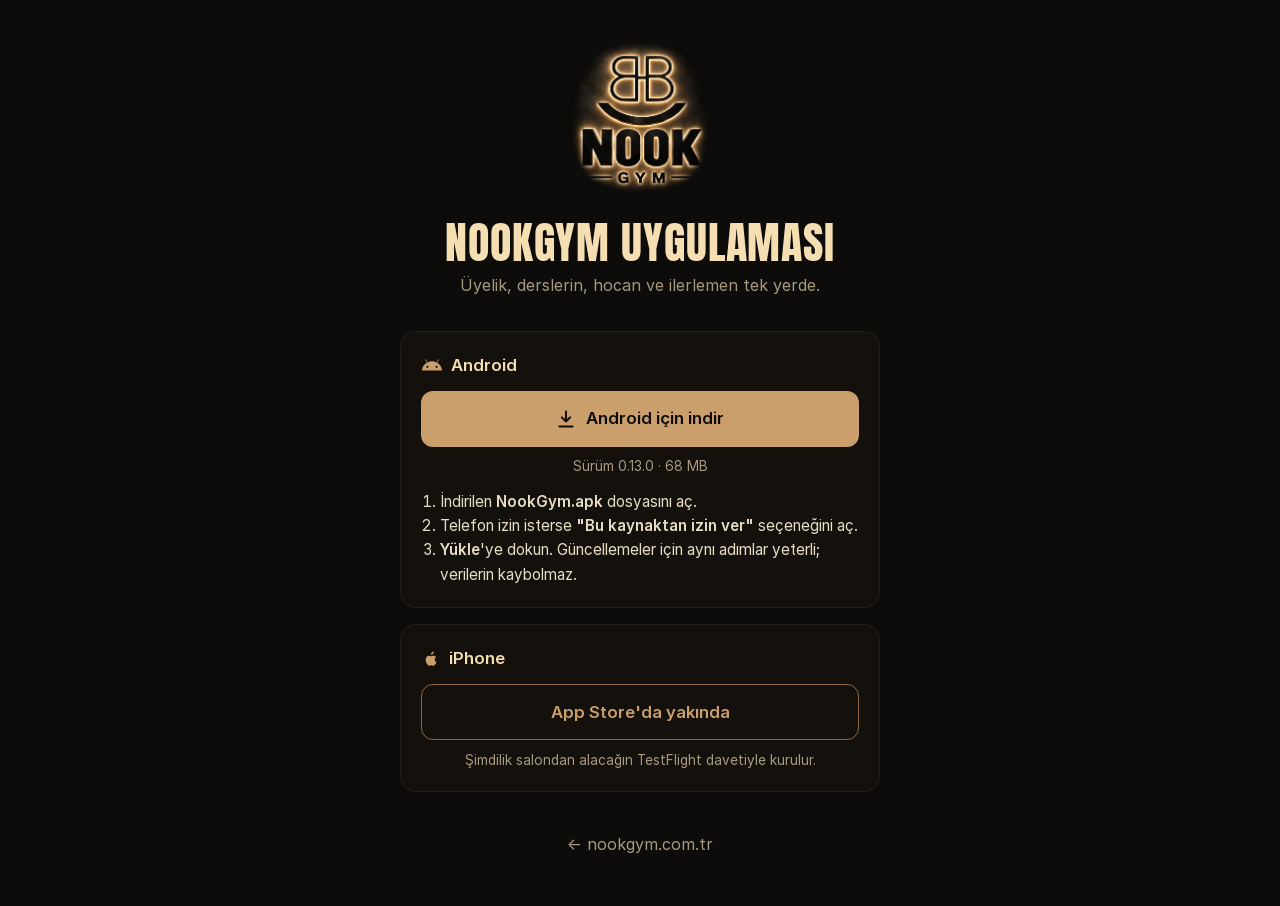
==== commit a644b2c8: "APK sayfası: 0.13.0 Co-Authored-By: Claude Opus 5.5 <noreply@anthropic.com>" ====
--- a/app/index.html
+++ b/app/index.html
@@ -48,7 +48,7 @@
         <svg width="20" height="20" viewBox="0 0 24 24" fill="none" stroke="currentColor" stroke-width="2.4" stroke-linecap="round" stroke-linejoin="round" aria-hidden="true"><path d="M12 3v12m0 0l-5-5m5 5l5-5M4 21h16"/></svg>
         Android için indir
       </a>
-      <p class="uyg-not" id="surum">Sürüm 0.12.0 · 68 MB</p>
+      <p class="uyg-not" id="surum">Sürüm 0.13.0 · 68 MB</p>
       <ol>
         <li>İndirilen <b>NookGym.apk</b> dosyasını aç.</li>
         <li>Telefon izin isterse <b>"Bu kaynaktan izin ver"</b> seçeneğini aç.</li>
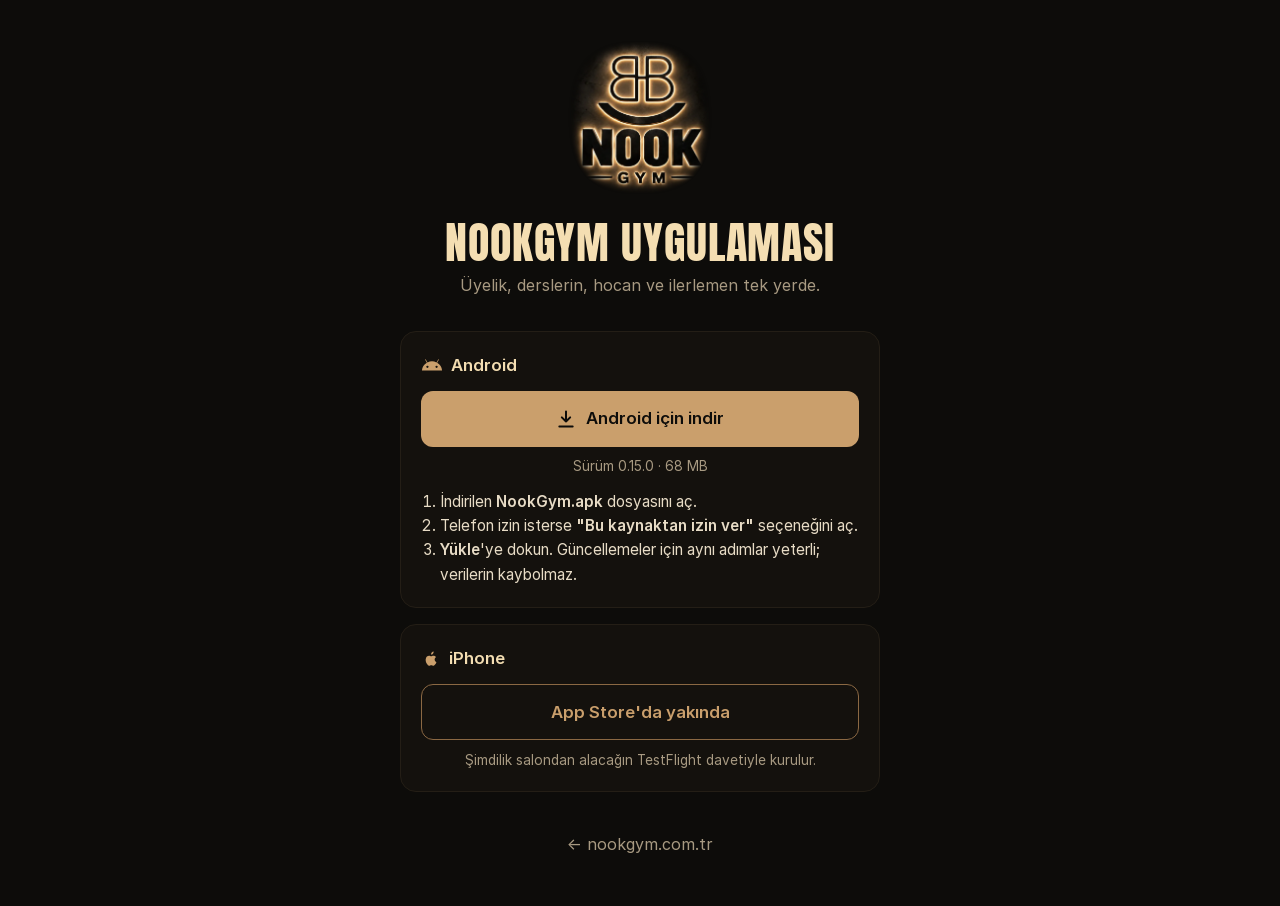
==== commit 144424e9: "APK sayfası: 0.15.0 Co-Authored-By: Claude Opus 5.5 <noreply@anthropic.com>" ====
--- a/app/index.html
+++ b/app/index.html
@@ -48,7 +48,7 @@
         <svg width="20" height="20" viewBox="0 0 24 24" fill="none" stroke="currentColor" stroke-width="2.4" stroke-linecap="round" stroke-linejoin="round" aria-hidden="true"><path d="M12 3v12m0 0l-5-5m5 5l5-5M4 21h16"/></svg>
         Android için indir
       </a>
-      <p class="uyg-not" id="surum">Sürüm 0.13.0 · 68 MB</p>
+      <p class="uyg-not" id="surum">Sürüm 0.15.0 · 68 MB</p>
       <ol>
         <li>İndirilen <b>NookGym.apk</b> dosyasını aç.</li>
         <li>Telefon izin isterse <b>"Bu kaynaktan izin ver"</b> seçeneğini aç.</li>
